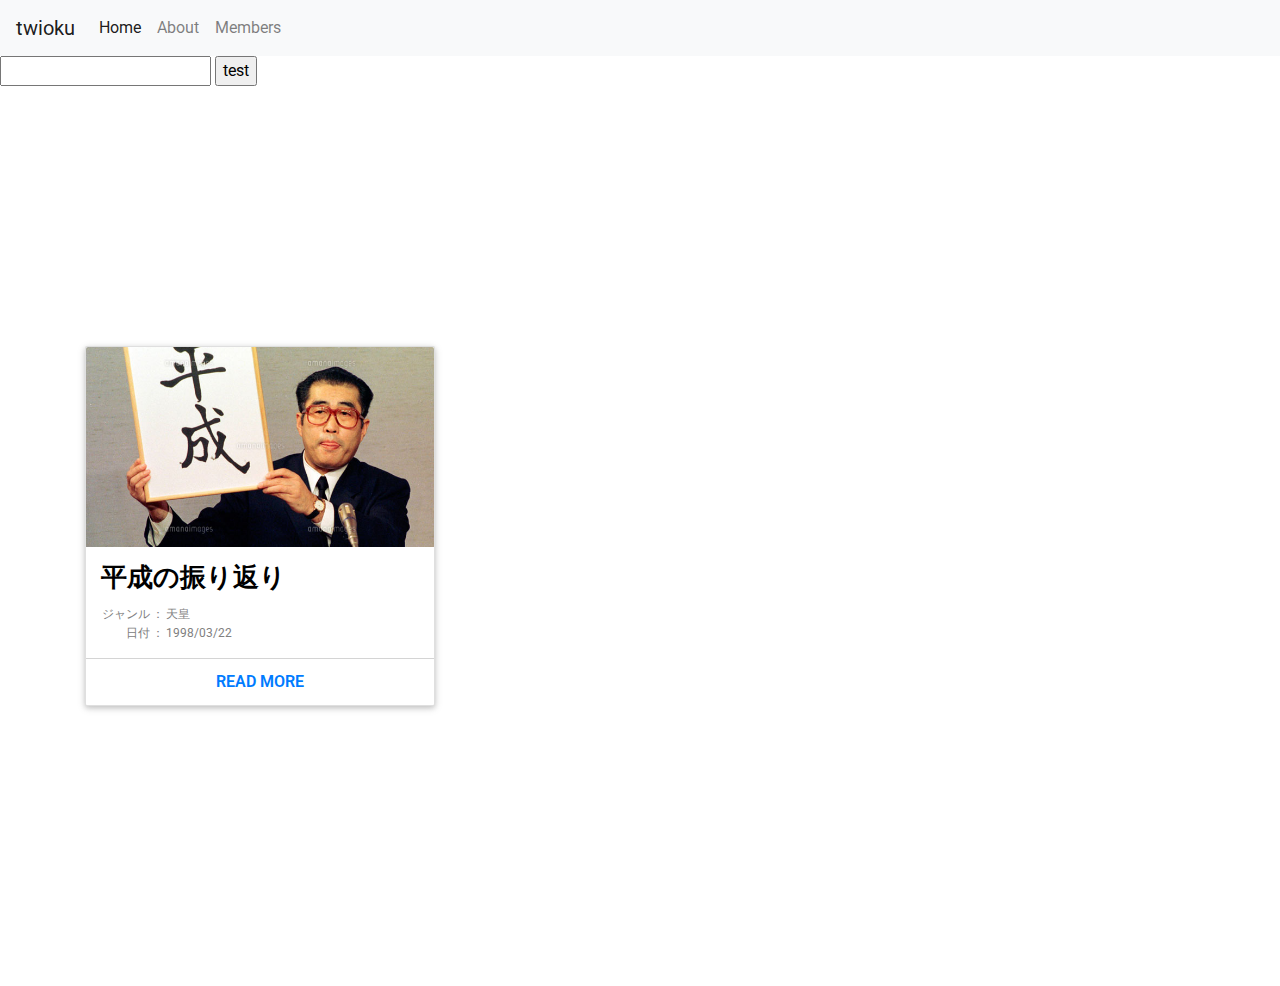
==== design/index.html @ 8e5dbdc7 "add design page" ====
<!DOCTYPE html>
<html lang="en">
<head>
	<meta charset="UTF-8">
	<meta name="viewport" content="width=device-width, initial-scale=1.0">
	<meta http-equiv="X-UA-Compatible" content="ie=edge">
	<link rel="stylesheet" href="https://stackpath.bootstrapcdn.com/bootstrap/4.3.1/css/bootstrap.min.css" integrity="sha384-ggOyR0iXCbMQv3Xipma34MD+dH/1fQ784/j6cY/iJTQUOhcWr7x9JvoRxT2MZw1T" crossorigin="anonymous">
	<script src="https://code.jquery.com/jquery-3.3.1.slim.min.js" integrity="sha384-q8i/X+965DzO0rT7abK41JStQIAqVgRVzpbzo5smXKp4YfRvH+8abtTE1Pi6jizo" crossorigin="anonymous"></script>
	<script src="https://cdnjs.cloudflare.com/ajax/libs/popper.js/1.14.7/umd/popper.min.js" integrity="sha384-UO2eT0CpHqdSJQ6hJty5KVphtPhzWj9WO1clHTMGa3JDZwrnQq4sF86dIHNDz0W1" crossorigin="anonymous"></script>
	<script src="https://stackpath.bootstrapcdn.com/bootstrap/4.3.1/js/bootstrap.min.js" integrity="sha384-JjSmVgyd0p3pXB1rRibZUAYoIIy6OrQ6VrjIEaFf/nJGzIxFDsf4x0xIM+B07jRM" crossorigin="anonymous"></script>
	<link rel="stylesheet" href="style.css">
	<link rel="stylesheet" href="header.css">
	<script src="./main.js"></script>
	<link rel="shortcut icon" href="./平成.ico" >
	<title>平成を振り返る</title>
</head>
<body>
		<nav class="navbar navbar-expand-lg navbar-light bg-light">
			<a class="navbar-brand" href="#">twioku</a>
			<button class="navbar-toggler" type="button" data-toggle="collapse" data-target="#navbarSupportedContent" aria-controls="navbarSupportedContent" aria-expanded="false" aria-label="Toggle navigation">
				<span class="navbar-toggler-icon"></span>
			</button>
			
			<div class="collapse navbar-collapse" id="navbarSupportedContent">
				<ul class="navbar-nav mr-auto">
				<li class="nav-item active">
					<a class="nav-link" href="./">Home <span class="sr-only">(current)</span></a>
				</li>
				<li class="nav-item">
					<a class="nav-link" href="./about">About</a>
				</li>
				<li class="nav-item">
					<a class="nav-link" href="https://www.onct-hackathon.ml">Members</a>
				</li>
				</ul>
			</div>
		</nav>
			  
		<form action="#" id="broadcast">
			<input type="text" name="" id="data">
			<input type="submit" value="test">
		</form>
		<section class="wrapper">
			<div class="container-fostrap">
				<div class="content">
					<div class="container">
						<div class="row">
							<div class="col-xs-12 col-sm-4">
								<div class="card">
									<a class="img-card" href="https://ja.wikipedia.org/wiki/%E5%B9%B3%E6%88%90">
									<img src="./images/heisei.jpg" />
									</a>
									<div class="card-content">
										<h4 class="card-title">
											<a href="https://ja.wikipedia.org/wiki/%E5%B9%B3%E6%88%90"> 平成の振り返り
											</a>
										</h4>
										<table  class="t12 font12">
											<tr>
											<td class="table-title">ジャンル</td>
											<td>：</td>
											<td class="genre">天皇</td>
											</tr>
											<tr>
											<td class="table-title">日付</td>
											<td>：</td>
											<td class="date">1998/03/22</td>
											</tr>
										</table>
									</div>
									<div class="card-read-more">
										<a href="https://ja.wikipedia.org/wiki/%E5%B9%B3%E6%88%90" class="btn btn-link btn-block">
											Read More
										</a>
									</div>
								</div>
							</div>
						</div>
					</div>
				</div>
				<div class="btn btn-default center-block more disnone" id='more'>
						<a href="#" class="btn-circle-border-simple">もっと見る</a>
				</div>
				<div class="btn btn-default center-block cl disnone" id='close'>
						<a href="#" class="btn-circle-border-simple">閉じる</a>
				</div>
			</div>
		</section>
</body>
</html>
---- design/style.css ----
@import url(https://fonts.googleapis.com/css?family=Roboto:400,100,900);

html,
body {
  -moz-box-sizing: border-box;
       box-sizing: border-box;
  height: 100%;
  width: 100%; 
  background: #FFF;
  font-family: 'Roboto', sans-serif;
  font-weight: 400;
}
 
.wrapper {
  display: table;
  height: 100%;
  width: 100%;
}

.container-fostrap {
  display: table-cell;
  padding: 1em;
  text-align: center;
  vertical-align: middle;
}
.fostrap-logo {
  width: 100px;
  margin-bottom:15px
}
h1.heading {
  color: #fff;
  font-size: 1.15em;
  font-weight: 900;
  margin: 0 0 0.5em;
  color: #505050;
}
@media (min-width: 450px) {
  h1.heading {
    font-size: 3.55em;
  }
}
@media (min-width: 760px) {
  h1.heading {
    font-size: 3.05em;
  }
}
@media (min-width: 900px) {
  h1.heading {
    font-size: 3.25em;
    margin: 0 0 0.3em;
  }
} 
.card {
  display: block; 
    margin-bottom: 20px;
    line-height: 1.42857143;
    background-color: #fff;
    border-radius: 2px;
    box-shadow: 0 2px 5px 0 rgba(0,0,0,0.16),0 2px 10px 0 rgba(0,0,0,0.12); 
    transition: box-shadow .25s; 
}
.card:hover {
  box-shadow: 0 8px 17px 0 rgba(0,0,0,0.2),0 6px 20px 0 rgba(0,0,0,0.19);
}
.img-card {
  width: 100%;
  height:200px;
  border-top-left-radius:2px;
  border-top-right-radius:2px;
  display:block;
    overflow: hidden;
}
.img-card img{
  width: 100%;
  height: 200px;
  object-fit:cover; 
  transition: all .25s ease;
} 
.card-content {
  padding:15px;
  text-align:left;
}
.card-title {
  margin-top:0px;
  font-weight: 700;
  font-size: 1.65em;
}
.card-title a {
  color: #000;
  text-decoration: none !important;
}
.card-read-more {
  border-top: 1px solid #D4D4D4;
}
.card-read-more a {
  text-decoration: none !important;
  padding:10px;
  font-weight:600;
  text-transform: uppercase
}
.font12{
    font-size: 12px;
    color: gray;
}
.t12{
    table-layout: auto;
    border: none;
}
.table-title{
    text-align: right;
}
.disnone{
  display: none;
}

.btn-circle-border-simple {
  display: inline-block;
  text-decoration: none;
  color: #007bff;
  width: 120px;
  height: 120px;
  line-height: 120px;
  border-radius: 50%;
  border: solid 2px #007bff;
  text-align: center;
  overflow: hidden;
  transition: .4s;
  margin:0 auto;
}

.btn-circle-border-simple:hover {
  background: #b3e1ff;
}
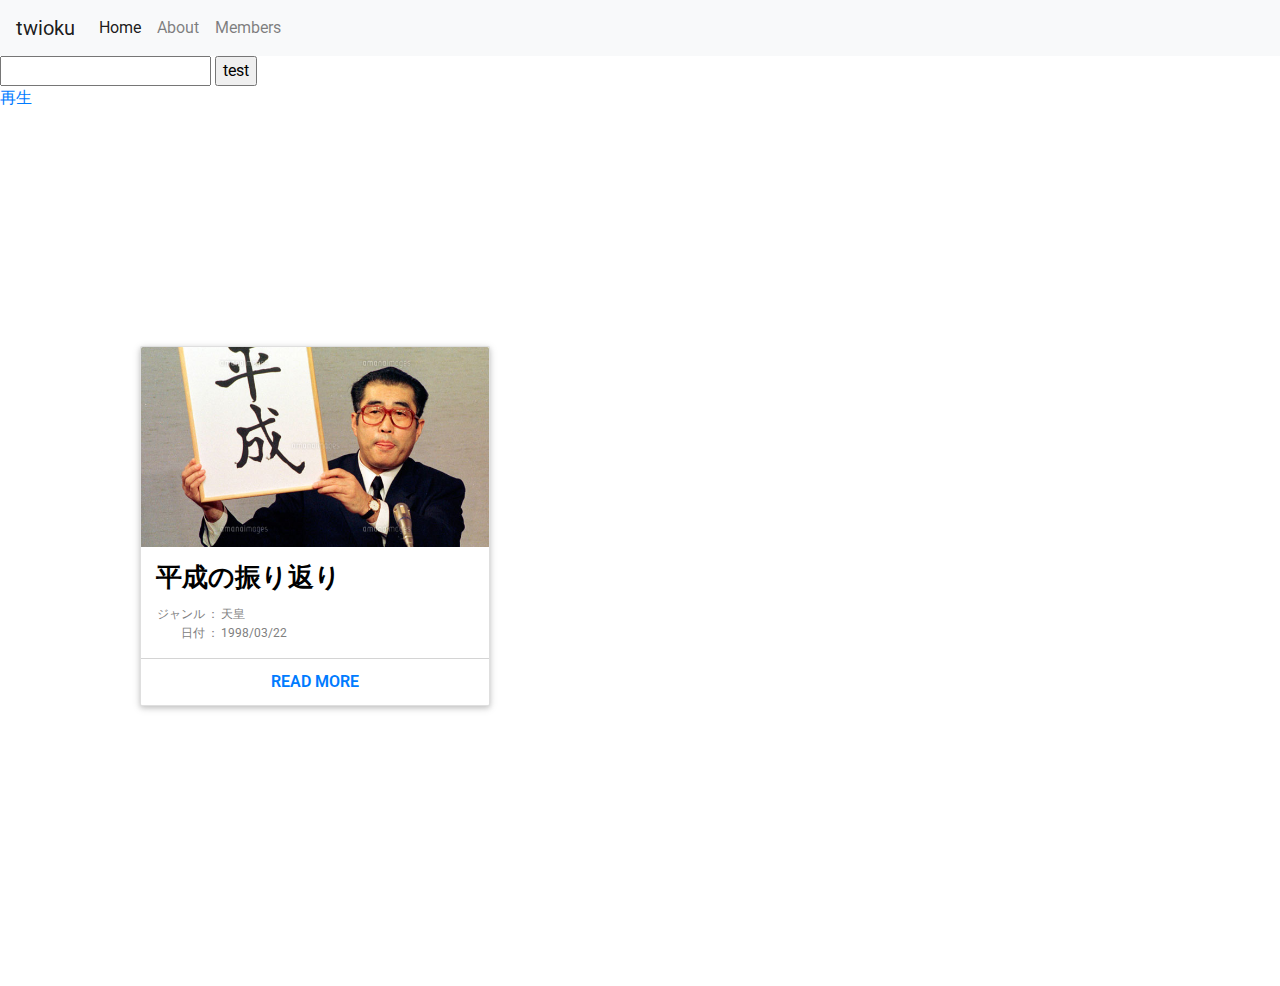
==== commit c8879084: "music test" ====
--- a/design/index.html
+++ b/design/index.html
@@ -11,6 +11,7 @@
 	<link rel="stylesheet" href="style.css">
 	<link rel="stylesheet" href="header.css">
 	<script src="./main.js"></script>
+	<script src="./sound.js"></script>
 	<link rel="shortcut icon" href="./平成.ico" >
 	<title>平成を振り返る</title>
 </head>
@@ -41,6 +42,7 @@
 			<input type="submit" value="test">
 		</form>
 		<section class="wrapper">
+				<a href="javascript:void(0);" onclick="PlaySound();">再生</a><br/>
 			<div class="container-fostrap">
 				<div class="content">
 					<div class="container">
@@ -79,7 +81,7 @@
 					</div>
 				</div>
 				<div class="btn btn-default center-block more disnone" id='more'>
-						<a href="#" class="btn-circle-border-simple">もっと見る</a>
+						<a href="javascript:void(0)" onClick="hogeFunction();return false;" class="btn-circle-border-simple">もっと見る</a>
 				</div>
 				<div class="btn btn-default center-block cl disnone" id='close'>
 						<a href="#" class="btn-circle-border-simple">閉じる</a>
--- a/design/style.css
+++ b/design/style.css
@@ -129,5 +129,7 @@
 }
 
 .btn-circle-border-simple:hover {
-  background: #b3e1ff;
+  background: #007bff;
+  color: white;
+  text-decoration: none;
 }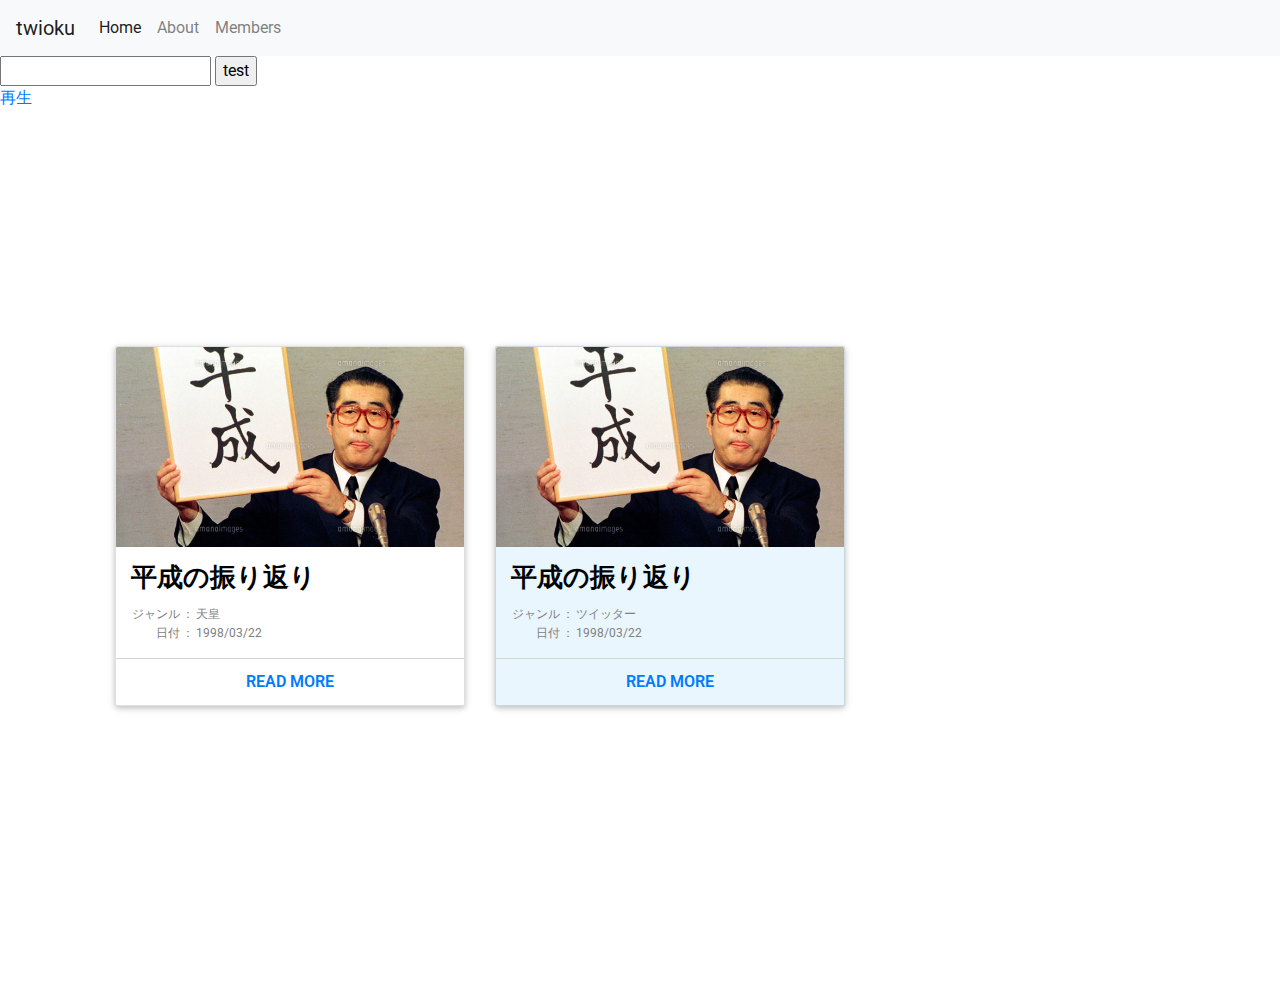
==== commit f81abef1: "genre別にカードの色を変更" ====
--- a/design/index.html
+++ b/design/index.html
@@ -77,6 +77,36 @@
 									</div>
 								</div>
 							</div>
+							<div class="col-xs-12 col-sm-4">
+								<div class="card twitter_card">
+									<a class="img-card" href="https://ja.wikipedia.org/wiki/%E5%B9%B3%E6%88%90">
+									<img src="./images/heisei.jpg" />
+									</a>
+									<div class="card-content">
+										<h4 class="card-title">
+											<a href="https://ja.wikipedia.org/wiki/%E5%B9%B3%E6%88%90"> 平成の振り返り
+											</a>
+										</h4>
+										<table  class="t12 font12">
+											<tr>
+											<td class="table-title">ジャンル</td>
+											<td>：</td>
+											<td class="genre">ツイッター</td>
+											</tr>
+											<tr>
+											<td class="table-title">日付</td>
+											<td>：</td>
+											<td class="date">1998/03/22</td>
+											</tr>
+										</table>
+									</div>
+									<div class="card-read-more">
+										<a href="https://ja.wikipedia.org/wiki/%E5%B9%B3%E6%88%90" class="btn btn-link btn-block">
+											Read More
+										</a>
+									</div>
+								</div>
+							</div>
 						</div>
 					</div>
 				</div>
--- a/design/style.css
+++ b/design/style.css
@@ -132,4 +132,8 @@
   background: #007bff;
   color: white;
   text-decoration: none;
+}
+
+.twitter_card{
+  background-color: #eaf6fd;
 }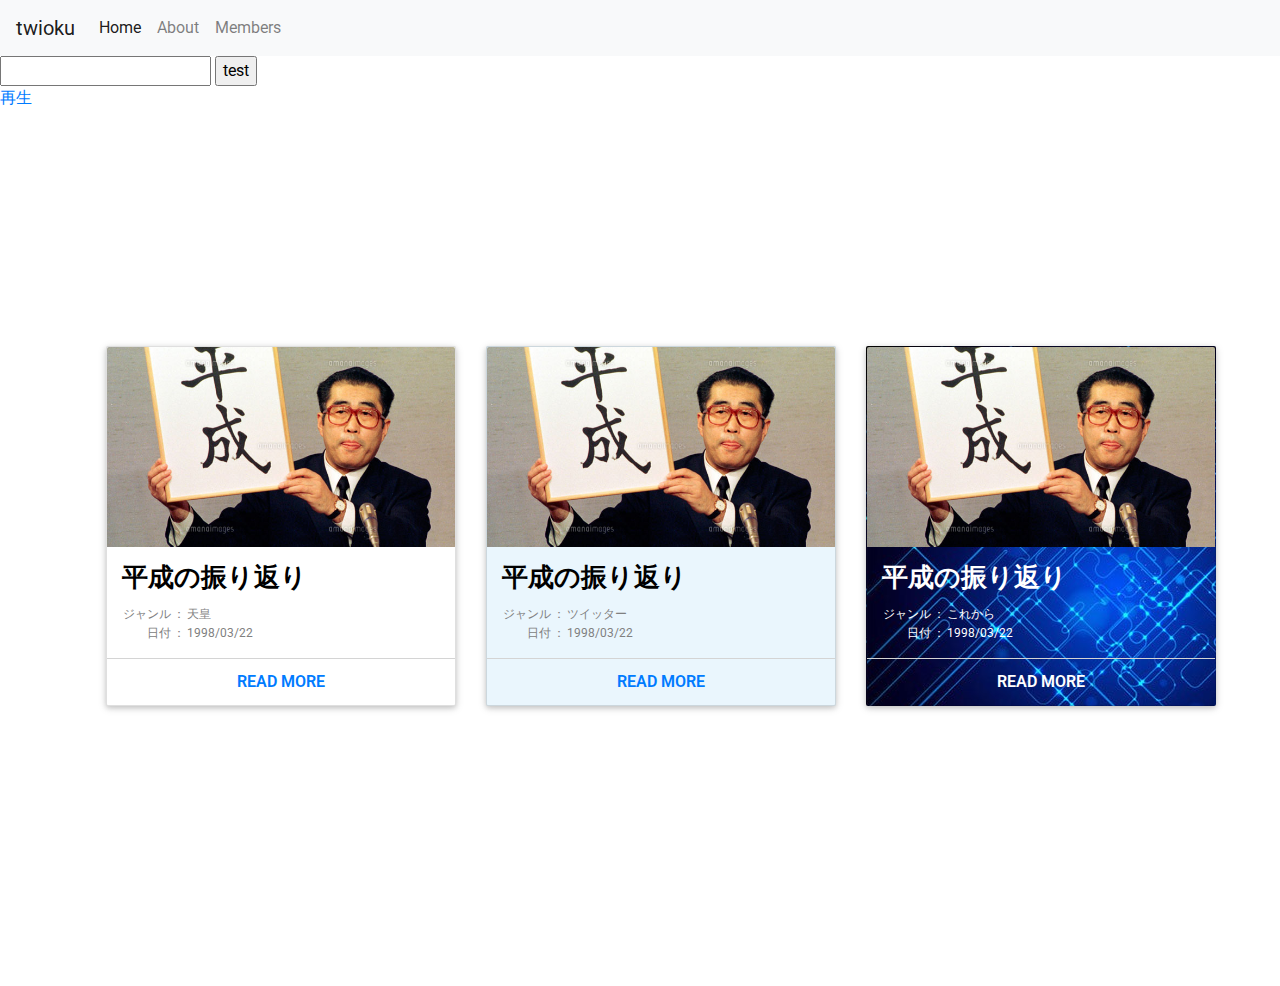
==== commit ea6ada7d: "reiwa cardの色を変更しました" ====
--- a/design/index.html
+++ b/design/index.html
@@ -107,6 +107,36 @@
 									</div>
 								</div>
 							</div>
+							<div class="col-xs-12 col-sm-4">
+								<div class="card reiwa_card">
+									<a class="img-card" href="https://ja.wikipedia.org/wiki/%E5%B9%B3%E6%88%90">
+									<img src="./images/heisei.jpg" />
+									</a>
+									<div class="card-content">
+										<h4 class="card-title reiwa">
+											<a href="https://ja.wikipedia.org/wiki/%E5%B9%B3%E6%88%90"> 平成の振り返り
+											</a>
+										</h4>
+										<table  class="t12 font12_reiwa">
+											<tr>
+											<td class="table-title">ジャンル</td>
+											<td>：</td>
+											<td class="genre">これから</td>
+											</tr>
+											<tr>
+											<td class="table-title">日付</td>
+											<td>：</td>
+											<td class="date">1998/03/22</td>
+											</tr>
+										</table>
+									</div>
+									<div class="card-read-more">
+										<a href="https://ja.wikipedia.org/wiki/%E5%B9%B3%E6%88%90" class="btn btn-link btn-block reiwa">
+											Read More
+										</a>
+									</div>
+								</div>
+							</div>
 						</div>
 					</div>
 				</div>
--- a/design/style.css
+++ b/design/style.css
@@ -136,4 +136,21 @@
 
 .twitter_card{
   background-color: #eaf6fd;
+}
+
+.reiwa_card{
+  background-image: url('./images/hightech.jpg');
+}
+
+.font12_reiwa{
+  font-size: 12px;
+  color: white;
+}
+
+.reiwa a{
+  color:white;
+}
+
+.btn.reiwa {
+  color: white;
 }